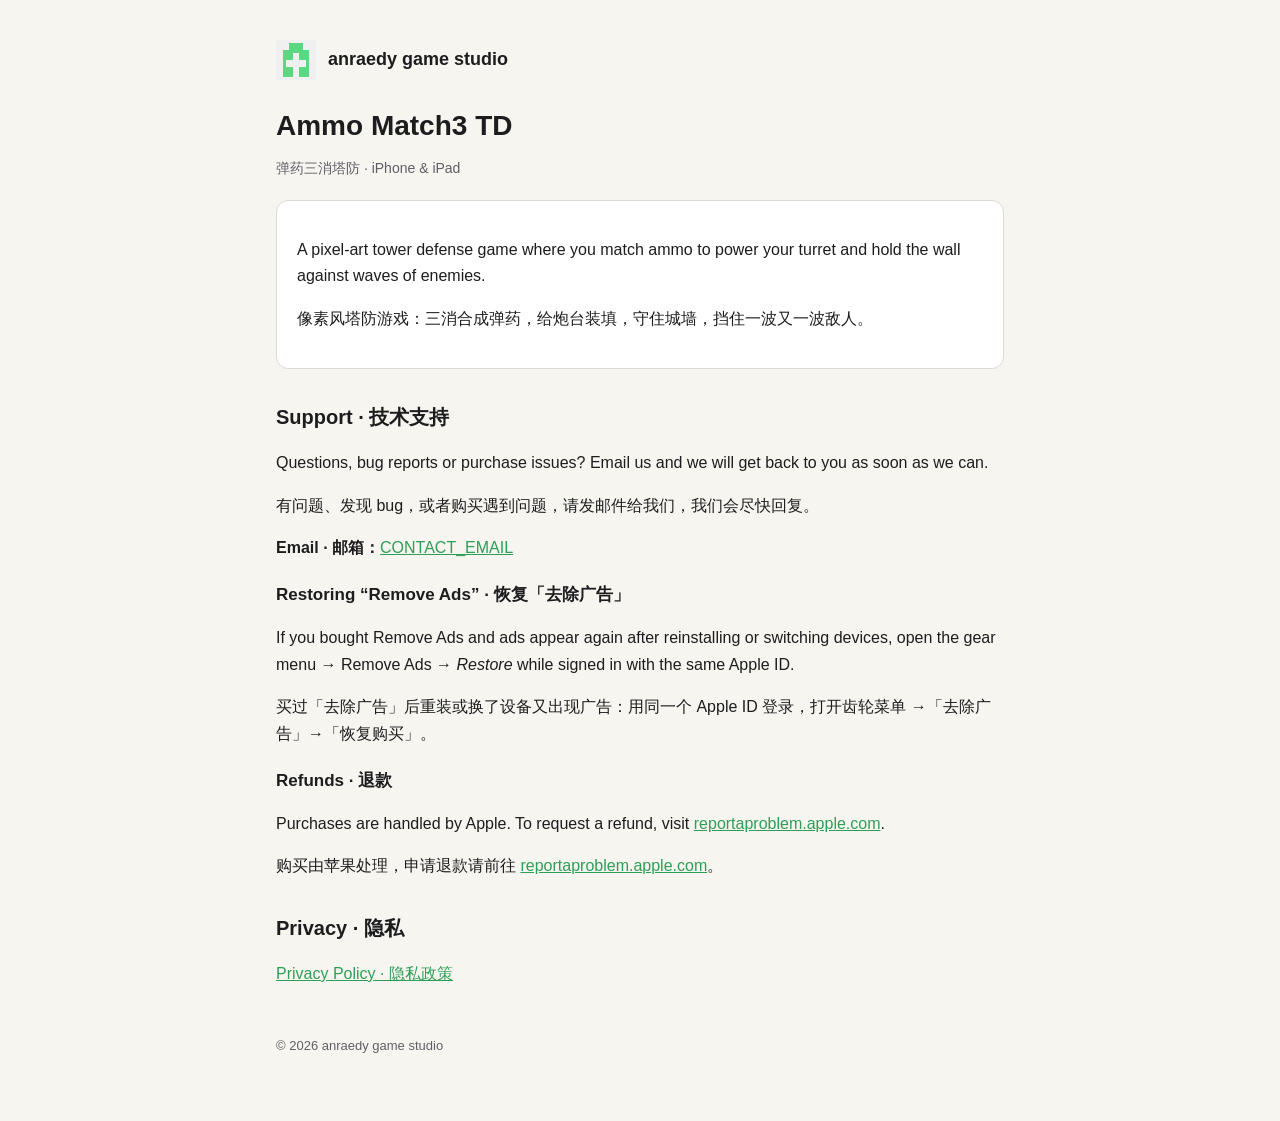
==== index.html @ f1176e55 "Add support page and privacy policy for Ammo Match3 TD Contact email is still a placeholder (CONTACT" ====
<!doctype html>
<html lang="en">
<head>
<meta charset="utf-8">
<meta name="viewport" content="width=device-width,initial-scale=1">
<title>anraedy game studio</title>
<meta name="description" content="anraedy game studio — makers of Ammo Match3 TD.">
<link rel="icon" href="assets/logo.svg">
<link rel="stylesheet" href="assets/style.css">
</head>
<body>
<main>
<header><img class="logo" src="assets/logo.svg" alt=""><a href="./">anraedy game studio</a></header>

<h1>Ammo Match3 TD</h1>
<p class="muted">弹药三消塔防 · iPhone &amp; iPad</p>

<div class="card">
<p>A pixel-art tower defense game where you match ammo to power your turret and hold the wall against waves of enemies.</p>
<p>像素风塔防游戏：三消合成弹药，给炮台装填，守住城墙，挡住一波又一波敌人。</p>
</div>

<h2>Support · 技术支持</h2>
<p>Questions, bug reports or purchase issues? Email us and we will get back to you as soon as we can.</p>
<p>有问题、发现 bug，或者购买遇到问题，请发邮件给我们，我们会尽快回复。</p>
<p><strong>Email · 邮箱：</strong><a href="mailto:CONTACT_EMAIL">CONTACT_EMAIL</a></p>

<h3>Restoring “Remove Ads” · 恢复「去除广告」</h3>
<p>If you bought Remove Ads and ads appear again after reinstalling or switching devices, open the gear menu → Remove Ads → <em>Restore</em> while signed in with the same Apple ID.</p>
<p>买过「去除广告」后重装或换了设备又出现广告：用同一个 Apple ID 登录，打开齿轮菜单 →「去除广告」→「恢复购买」。</p>

<h3>Refunds · 退款</h3>
<p>Purchases are handled by Apple. To request a refund, visit <a href="https://reportaproblem.apple.com">reportaproblem.apple.com</a>.</p>
<p>购买由苹果处理，申请退款请前往 <a href="https://reportaproblem.apple.com">reportaproblem.apple.com</a>。</p>

<h2>Privacy · 隐私</h2>
<p><a href="privacy.html">Privacy Policy · 隐私政策</a></p>

<footer>© 2026 anraedy game studio</footer>
</main>
</body>
</html>
---- assets/style.css ----
:root{--bg:#f6f5f0;--fg:#1d1d1f;--muted:#5f5f66;--card:#ffffff;--line:#dcdad2;--accent:#2f9e57}
@media (prefers-color-scheme:dark){:root{--bg:#111214;--fg:#ececec;--muted:#a3a3ab;--card:#1b1c1f;--line:#2e2f34;--accent:#5bd982}}
*{box-sizing:border-box}
body{margin:0;background:var(--bg);color:var(--fg);font:16px/1.65 -apple-system,BlinkMacSystemFont,"Segoe UI","PingFang SC","Hiragino Sans GB","Microsoft YaHei",sans-serif}
main{max-width:760px;margin:0 auto;padding:40px 16px 64px}
header{display:flex;align-items:center;gap:12px;margin-bottom:28px}
header .logo{width:40px;height:40px;image-rendering:pixelated}
header a{color:var(--fg);text-decoration:none;font-weight:700;font-size:18px}
h1{font-size:28px;line-height:1.25;margin:0 0 6px}
h2{font-size:20px;margin:32px 0 8px}
h3{font-size:17px;margin:20px 0 4px}
p,li{color:var(--fg)}
.muted{color:var(--muted);font-size:14px}
.card{background:var(--card);border:1px solid var(--line);border-radius:12px;padding:20px;margin:20px 0}
a{color:var(--accent)}
nav.lang{display:flex;gap:12px;font-size:14px;margin:8px 0 24px}
hr{border:0;border-top:1px solid var(--line);margin:48px 0}
footer{color:var(--muted);font-size:13px;margin-top:48px}
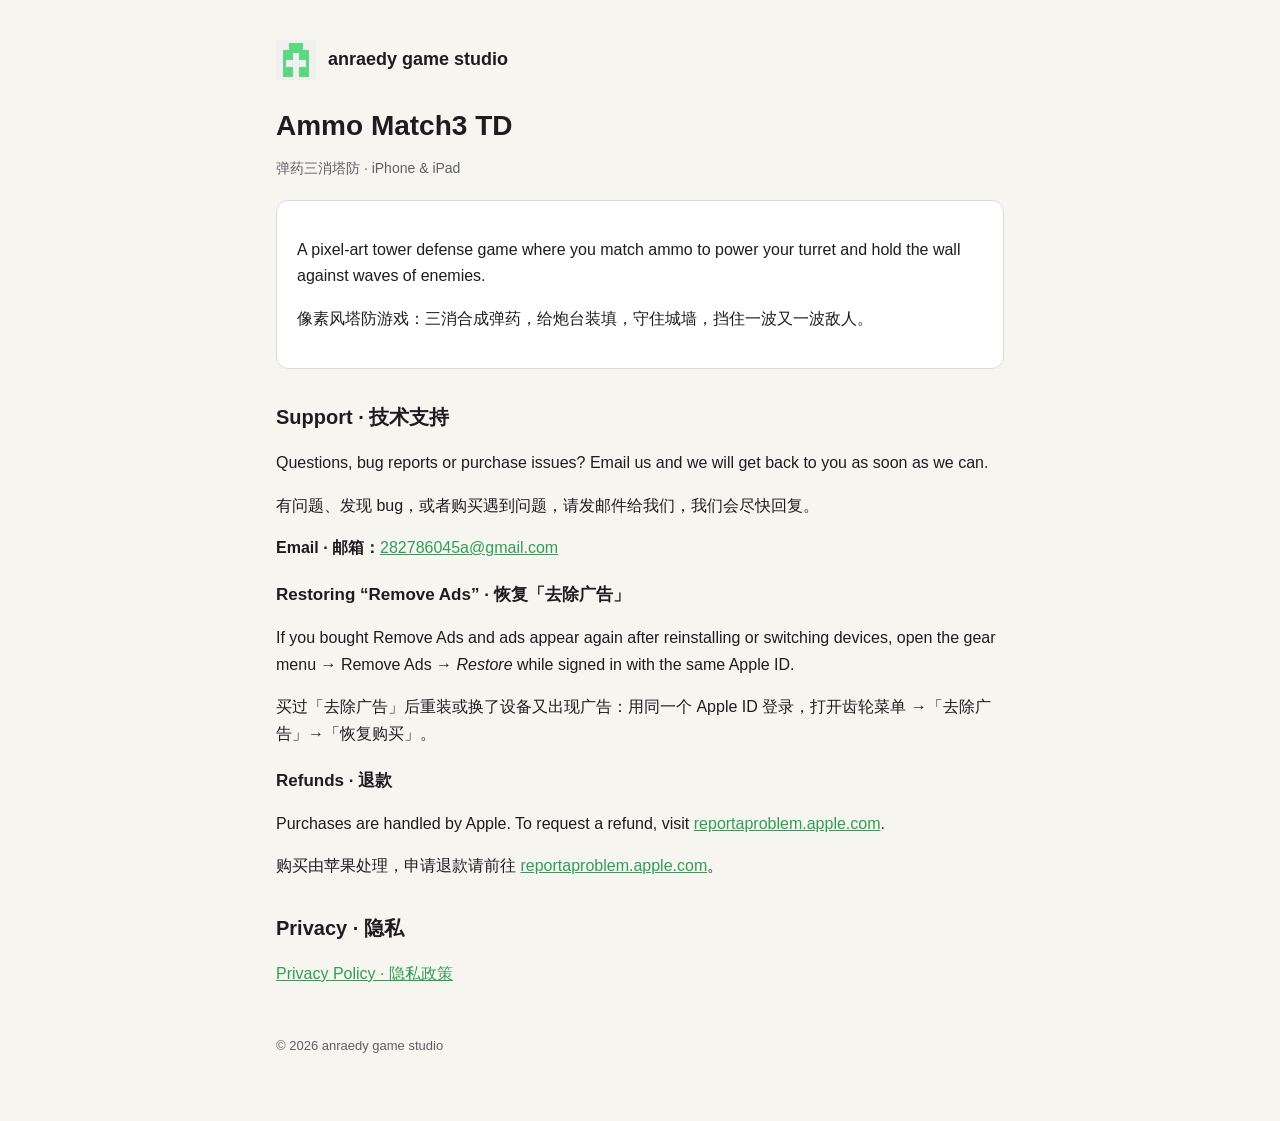
==== commit 0e77248f: "Fill in contact email Co-Authored-By: Claude Opus 5.5 <noreply@anthropic.com> Claude-Session: https:" ====
--- a/index.html
+++ b/index.html
@@ -23,7 +23,7 @@
 <h2>Support · 技术支持</h2>
 <p>Questions, bug reports or purchase issues? Email us and we will get back to you as soon as we can.</p>
 <p>有问题、发现 bug，或者购买遇到问题，请发邮件给我们，我们会尽快回复。</p>
-<p><strong>Email · 邮箱：</strong><a href="mailto:CONTACT_EMAIL">CONTACT_EMAIL</a></p>
+<p><strong>Email · 邮箱：</strong><a href="mailto:282786045a@gmail.com">282786045a@gmail.com</a></p>
 
 <h3>Restoring “Remove Ads” · 恢复「去除广告」</h3>
 <p>If you bought Remove Ads and ads appear again after reinstalling or switching devices, open the gear menu → Remove Ads → <em>Restore</em> while signed in with the same Apple ID.</p>
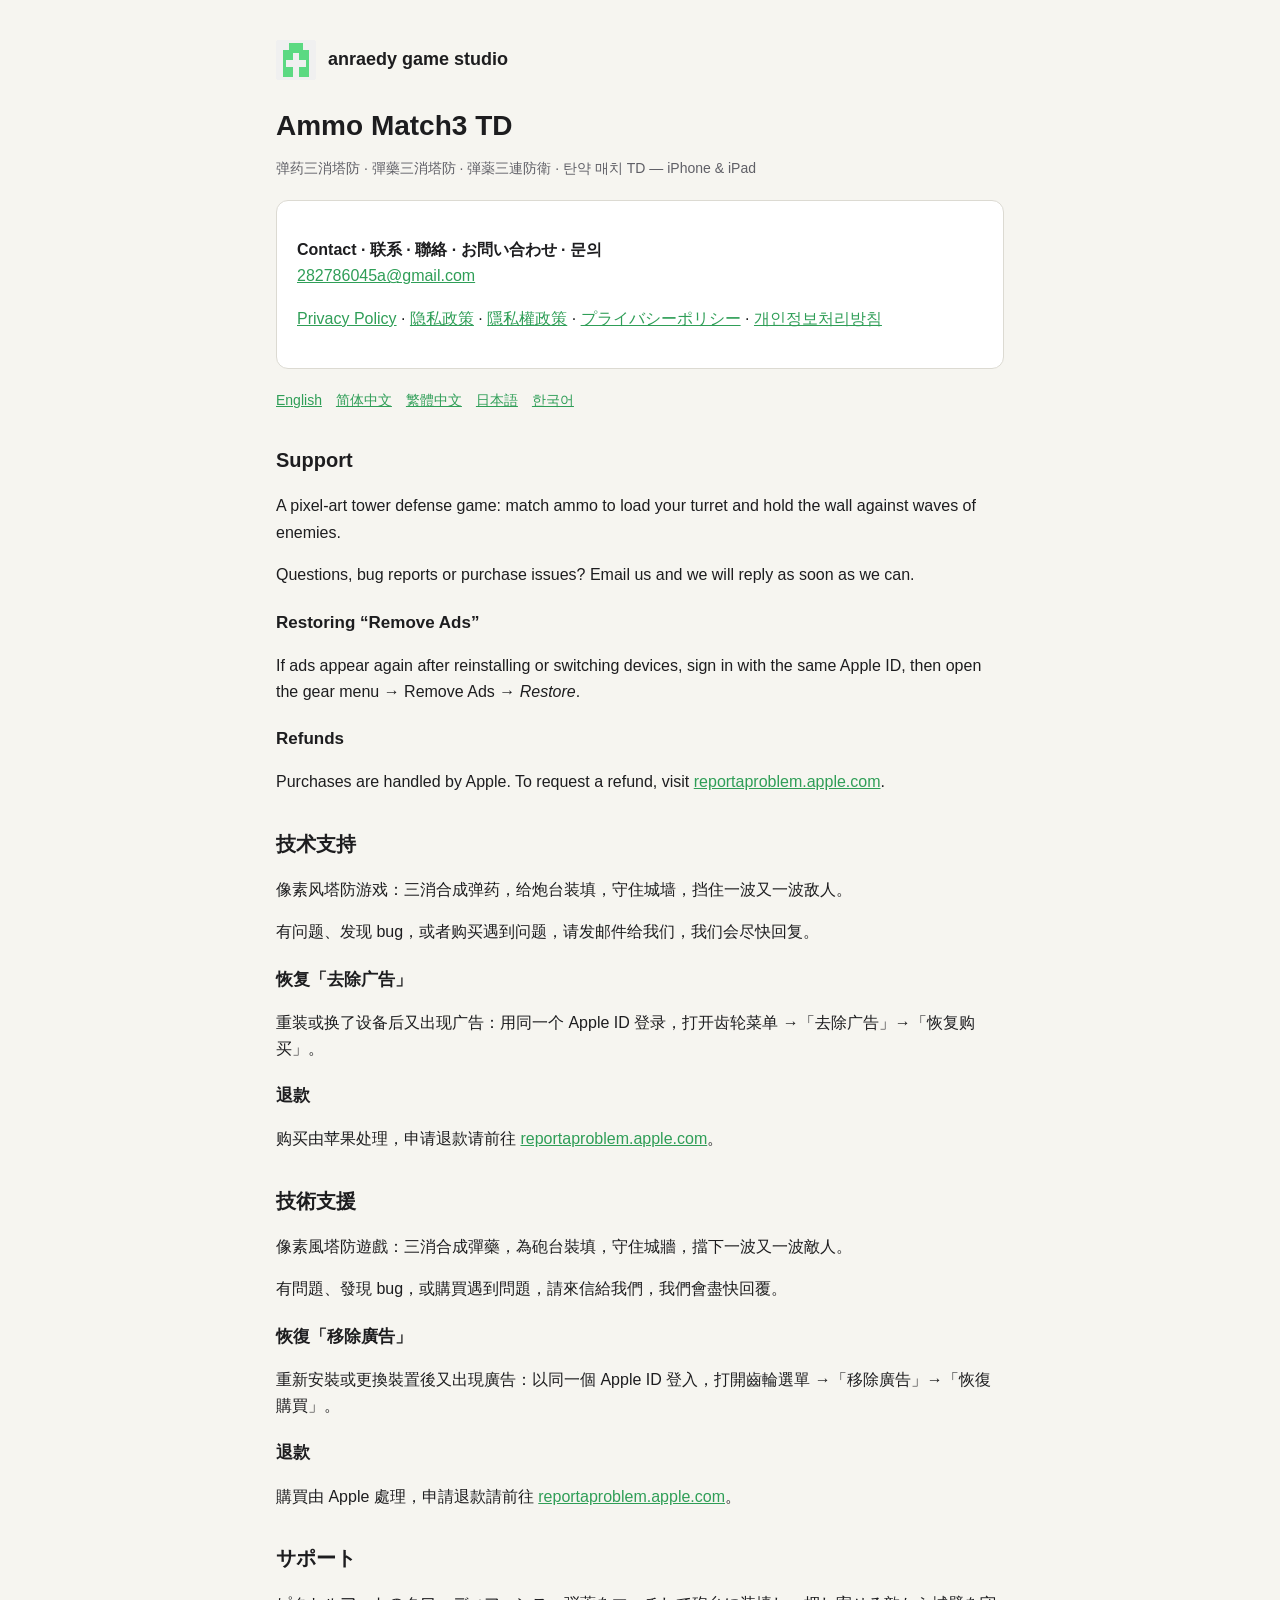
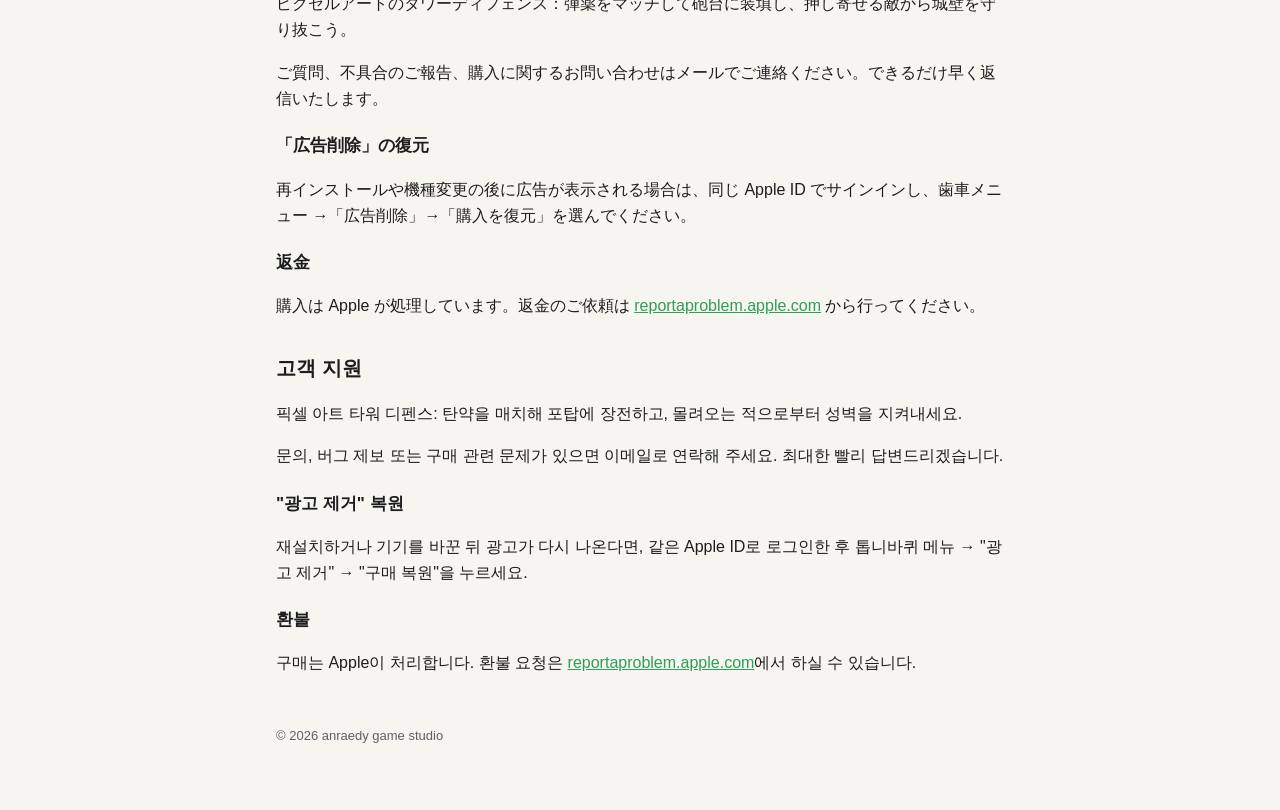
==== commit c55fec08: "Add Traditional Chinese, Japanese and Korean to support page and privacy policy Co-Authored-By: Clau" ====
--- a/index.html
+++ b/index.html
@@ -13,28 +13,65 @@
 <header><img class="logo" src="assets/logo.svg" alt=""><a href="./">anraedy game studio</a></header>
 
 <h1>Ammo Match3 TD</h1>
-<p class="muted">弹药三消塔防 · iPhone &amp; iPad</p>
+<p class="muted">弹药三消塔防 · 彈藥三消塔防 · 弾薬三連防衛 · 탄약 매치 TD — iPhone &amp; iPad</p>
 
 <div class="card">
-<p>A pixel-art tower defense game where you match ammo to power your turret and hold the wall against waves of enemies.</p>
-<p>像素风塔防游戏：三消合成弹药，给炮台装填，守住城墙，挡住一波又一波敌人。</p>
+<p><strong>Contact · 联系 · 聯絡 · お問い合わせ · 문의</strong><br>
+<a href="mailto:282786045a@gmail.com">282786045a@gmail.com</a></p>
+<p><a href="privacy.html">Privacy Policy</a> · <a href="privacy.html#zh-hans">隐私政策</a> · <a href="privacy.html#zh-hant">隱私權政策</a> · <a href="privacy.html#ja">プライバシーポリシー</a> · <a href="privacy.html#ko">개인정보처리방침</a></p>
 </div>
 
-<h2>Support · 技术支持</h2>
-<p>Questions, bug reports or purchase issues? Email us and we will get back to you as soon as we can.</p>
+<nav class="lang"><a href="#en">English</a><a href="#zh-hans">简体中文</a><a href="#zh-hant">繁體中文</a><a href="#ja">日本語</a><a href="#ko">한국어</a></nav>
+
+<section id="en">
+<h2>Support</h2>
+<p>A pixel-art tower defense game: match ammo to load your turret and hold the wall against waves of enemies.</p>
+<p>Questions, bug reports or purchase issues? Email us and we will reply as soon as we can.</p>
+<h3>Restoring “Remove Ads”</h3>
+<p>If ads appear again after reinstalling or switching devices, sign in with the same Apple ID, then open the gear menu → Remove Ads → <em>Restore</em>.</p>
+<h3>Refunds</h3>
+<p>Purchases are handled by Apple. To request a refund, visit <a href="https://reportaproblem.apple.com">reportaproblem.apple.com</a>.</p>
+</section>
+
+<section id="zh-hans">
+<h2>技术支持</h2>
+<p>像素风塔防游戏：三消合成弹药，给炮台装填，守住城墙，挡住一波又一波敌人。</p>
 <p>有问题、发现 bug，或者购买遇到问题，请发邮件给我们，我们会尽快回复。</p>
-<p><strong>Email · 邮箱：</strong><a href="mailto:282786045a@gmail.com">282786045a@gmail.com</a></p>
+<h3>恢复「去除广告」</h3>
+<p>重装或换了设备后又出现广告：用同一个 Apple ID 登录，打开齿轮菜单 →「去除广告」→「恢复购买」。</p>
+<h3>退款</h3>
+<p>购买由苹果处理，申请退款请前往 <a href="https://reportaproblem.apple.com">reportaproblem.apple.com</a>。</p>
+</section>
 
-<h3>Restoring “Remove Ads” · 恢复「去除广告」</h3>
-<p>If you bought Remove Ads and ads appear again after reinstalling or switching devices, open the gear menu → Remove Ads → <em>Restore</em> while signed in with the same Apple ID.</p>
-<p>买过「去除广告」后重装或换了设备又出现广告：用同一个 Apple ID 登录，打开齿轮菜单 →「去除广告」→「恢复购买」。</p>
+<section id="zh-hant">
+<h2>技術支援</h2>
+<p>像素風塔防遊戲：三消合成彈藥，為砲台裝填，守住城牆，擋下一波又一波敵人。</p>
+<p>有問題、發現 bug，或購買遇到問題，請來信給我們，我們會盡快回覆。</p>
+<h3>恢復「移除廣告」</h3>
+<p>重新安裝或更換裝置後又出現廣告：以同一個 Apple ID 登入，打開齒輪選單 →「移除廣告」→「恢復購買」。</p>
+<h3>退款</h3>
+<p>購買由 Apple 處理，申請退款請前往 <a href="https://reportaproblem.apple.com">reportaproblem.apple.com</a>。</p>
+</section>
 
-<h3>Refunds · 退款</h3>
-<p>Purchases are handled by Apple. To request a refund, visit <a href="https://reportaproblem.apple.com">reportaproblem.apple.com</a>.</p>
-<p>购买由苹果处理，申请退款请前往 <a href="https://reportaproblem.apple.com">reportaproblem.apple.com</a>。</p>
+<section id="ja">
+<h2>サポート</h2>
+<p>ピクセルアートのタワーディフェンス：弾薬をマッチして砲台に装填し、押し寄せる敵から城壁を守り抜こう。</p>
+<p>ご質問、不具合のご報告、購入に関するお問い合わせはメールでご連絡ください。できるだけ早く返信いたします。</p>
+<h3>「広告削除」の復元</h3>
+<p>再インストールや機種変更の後に広告が表示される場合は、同じ Apple ID でサインインし、歯車メニュー →「広告削除」→「購入を復元」を選んでください。</p>
+<h3>返金</h3>
+<p>購入は Apple が処理しています。返金のご依頼は <a href="https://reportaproblem.apple.com">reportaproblem.apple.com</a> から行ってください。</p>
+</section>
 
-<h2>Privacy · 隐私</h2>
-<p><a href="privacy.html">Privacy Policy · 隐私政策</a></p>
+<section id="ko">
+<h2>고객 지원</h2>
+<p>픽셀 아트 타워 디펜스: 탄약을 매치해 포탑에 장전하고, 몰려오는 적으로부터 성벽을 지켜내세요.</p>
+<p>문의, 버그 제보 또는 구매 관련 문제가 있으면 이메일로 연락해 주세요. 최대한 빨리 답변드리겠습니다.</p>
+<h3>"광고 제거" 복원</h3>
+<p>재설치하거나 기기를 바꾼 뒤 광고가 다시 나온다면, 같은 Apple ID로 로그인한 후 톱니바퀴 메뉴 → "광고 제거" → "구매 복원"을 누르세요.</p>
+<h3>환불</h3>
+<p>구매는 Apple이 처리합니다. 환불 요청은 <a href="https://reportaproblem.apple.com">reportaproblem.apple.com</a>에서 하실 수 있습니다.</p>
+</section>
 
 <footer>© 2026 anraedy game studio</footer>
 </main>
--- a/assets/style.css
+++ b/assets/style.css
@@ -13,6 +13,6 @@
 .muted{color:var(--muted);font-size:14px}
 .card{background:var(--card);border:1px solid var(--line);border-radius:12px;padding:20px;margin:20px 0}
 a{color:var(--accent)}
-nav.lang{display:flex;gap:12px;font-size:14px;margin:8px 0 24px}
+nav.lang{display:flex;flex-wrap:wrap;gap:8px 14px;font-size:14px;margin:8px 0 24px}
 hr{border:0;border-top:1px solid var(--line);margin:48px 0}
 footer{color:var(--muted);font-size:13px;margin-top:48px}
